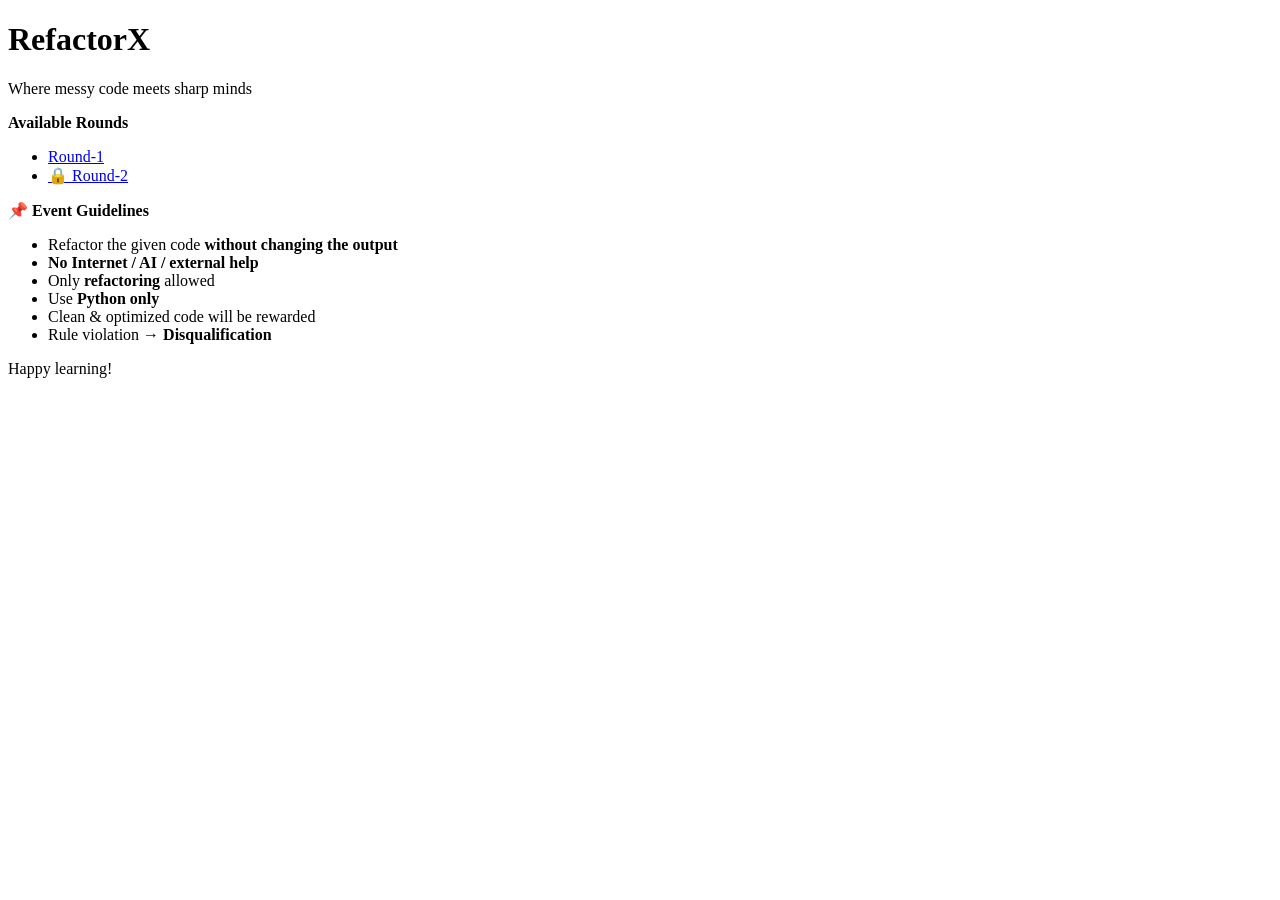
==== index.html @ 93135226 "Update index.html" ====
<!DOCTYPE html>
<html lang="en">
<head>
<meta charset="UTF-8">
<title>RefactorX</title>
<link rel="stylesheet" href="styles.css">
</head>

<body>

<div class="page">
<div class="main-container">

<h1>RefactorX</h1>
<p class="subtitle">Where messy code meets sharp minds</p>

<!-- MAIN CONTENT -->
<div class="content-box">

<!-- QUESTIONS SECTION -->
<div class="questions-box">
<p><strong>Available Rounds</strong></p>

<ul>

<li>
<a href="q1.html" class="q1">Round-1</a>
</li>

<li>
<a href="#" class="q2 locked" onclick="goQ2(event)">
🔒 Round-2
</a>
</li>

</ul>
</div>

<!-- GUIDELINES SECTION -->
<div class="guidelines-box">

<p><strong>📌 Event Guidelines</strong></p>

<ul class="guidelines-list">
<li>Refactor the given code <strong>without changing the output</strong></li>
<li><strong>No Internet / AI / external help</strong></li>
<li>Only <strong>refactoring</strong> allowed</li>
<li>Use <strong>Python only</strong></li>
<li>Clean & optimized code will be rewarded</li>
<li>Rule violation → <strong>Disqualification</strong></li>
</ul>

<p class="happy">Happy learning!</p>

</div>

</div>
</div>
</div>

<script>

function goQ2(event) {

if (localStorage.getItem("easyDone") === "yes") {

window.location.href = "q2.html";

} else {

event.preventDefault();
alert("❌ Complete Round 1 to unlock Round 2");

}

}

window.onload = function () {

if (localStorage.getItem("easyDone") === "yes") {

const q2 = document.querySelector(".q2");

q2.classList.remove("locked");
q2.textContent = "Round-2";
q2.href = "q2.html";
q2.onclick = null;

}

};

</script>

</body>
</html>
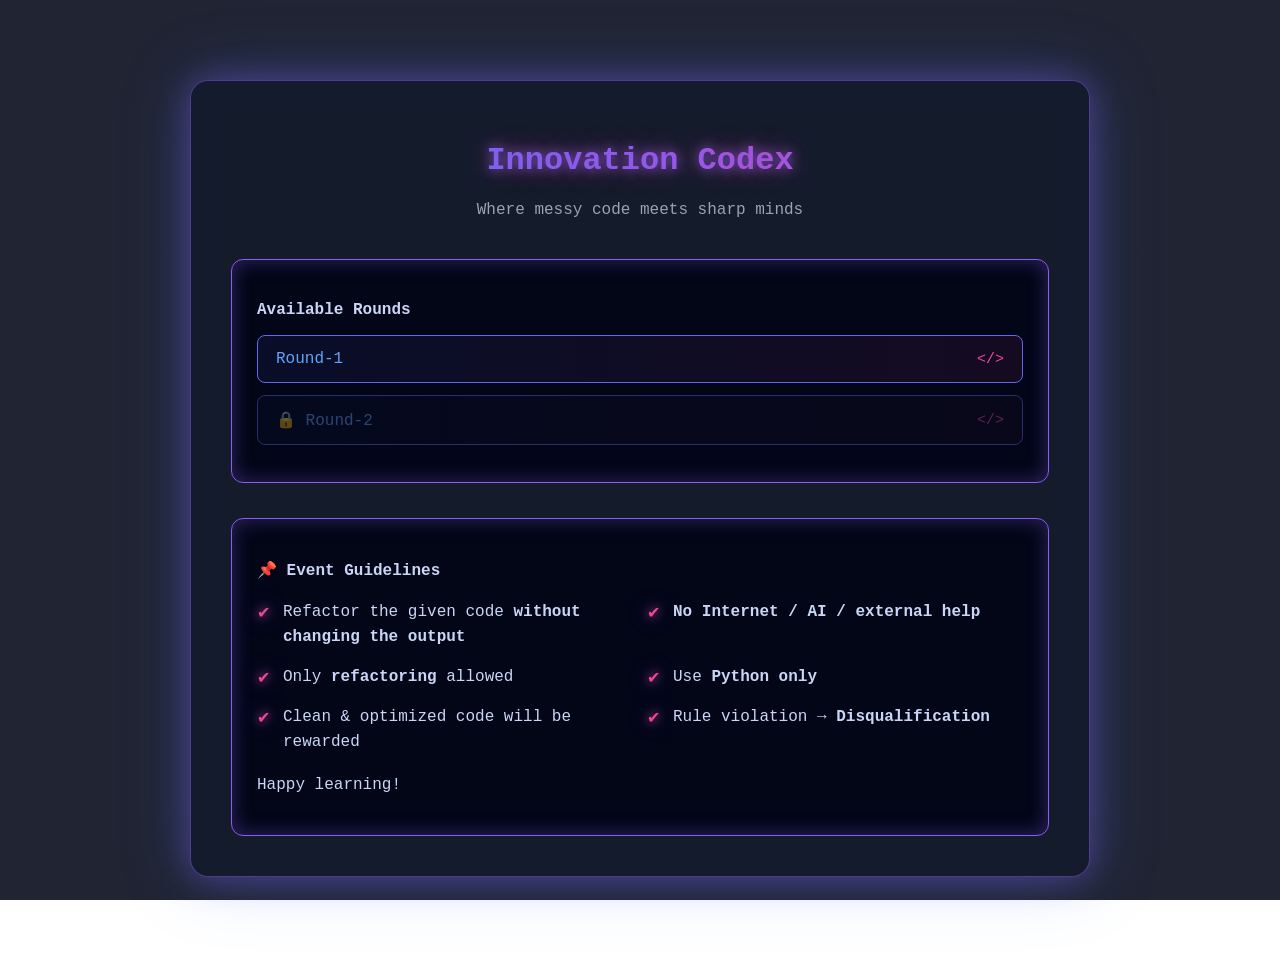
==== commit 1b30410a: "Change title and heading from 'RefactorX' to 'Innovation Codex'" ====
--- a/index.html
+++ b/index.html
@@ -2,7 +2,7 @@
 <html lang="en">
 <head>
 <meta charset="UTF-8">
-<title>RefactorX</title>
+<title>Innovation Codex</title>
 <link rel="stylesheet" href="styles.css">
 </head>
 
@@ -11,7 +11,7 @@
 <div class="page">
 <div class="main-container">
 
-<h1>RefactorX</h1>
+<h1>Innovation Codex</h1>
 <p class="subtitle">Where messy code meets sharp minds</p>
 
 <!-- MAIN CONTENT -->
--- a/styles.css
+++ b/styles.css
@@ -0,0 +1,282 @@
+/* ===== GLOBAL RESET ===== */
+*{
+  box-sizing:border-box;
+}
+
+/* ===== BODY ===== */
+body{
+  margin:0;
+  padding:0;
+  min-height:100vh;
+
+  background-image:
+    linear-gradient(
+      rgba(2,6,23,0.88),
+      rgba(2,6,23,0.88)
+    ),
+    url("IMG-20260130-WA0011.jpg");
+
+  background-size:cover;
+  background-position:center;
+  background-repeat:no-repeat;
+  background-attachment:fixed;
+
+  color:#cbd5f5;
+  font-family:"JetBrains Mono", monospace;
+}
+
+/* ===== PAGE WRAPPER ===== */
+.page{
+  max-width:1000px;
+  margin:60px auto;
+  padding:20px;
+}
+
+/* ===== TITLE ===== */
+h1{
+  text-align:center;
+
+  background:linear-gradient(
+  90deg,
+  #3b82f6,
+  #8b5cf6,
+  #ec4899
+  );
+
+  -webkit-background-clip:text;
+  color:transparent;
+
+  text-shadow:
+  0 0 12px rgba(139,92,246,0.8),
+  0 0 25px rgba(236,72,153,0.6);
+
+  animation:glowPulse 3s infinite alternate;
+}
+
+.subtitle{
+  text-align:center;
+  color:#9ca3af;
+  margin-bottom:40px;
+}
+
+/* ===== MAIN CONTAINER ===== */
+.main-container{
+  background:rgba(15,23,42,0.65);
+  backdrop-filter:blur(10px);
+
+  padding:40px;
+  border-radius:18px;
+
+  border:1px solid rgba(139,92,246,0.5);
+
+  box-shadow:
+  0 0 35px rgba(139,92,246,0.4),
+  0 0 70px rgba(59,130,246,0.25);
+
+  max-width:900px;
+  margin:auto;
+}
+
+/* ===== CONTENT ===== */
+.content-box{
+  display:flex;
+  flex-direction:column;
+  gap:35px;
+}
+
+/* ===== QUESTIONS BOX ===== */
+.questions-box{
+  background:#020617;
+
+  border:1px solid #8b5cf6;
+  border-radius:12px;
+
+  padding:25px;
+
+  box-shadow:
+  inset 0 0 20px rgba(139,92,246,0.35);
+}
+
+.questions-box ul{
+  list-style:none;
+  padding:0;
+  margin:0;
+}
+
+.questions-box ul li{
+  margin-bottom:12px;
+}
+
+/* ===== QUESTION BUTTON ===== */
+.questions-box ul li a{
+  display:block;
+
+  padding:14px 18px;
+
+  border:1px solid #6366f1;
+  border-radius:8px;
+
+  position:relative;
+
+  transition:all .25s ease;
+
+  background:linear-gradient(
+  90deg,
+  rgba(99,102,241,0.08),
+  rgba(236,72,153,0.08)
+  );
+}
+
+/* arrow */
+.questions-box ul li a::after{
+  content:"</>";
+  position:absolute;
+  right:18px;
+  top:50%;
+  transform:translateY(-50%);
+  color:#ec4899;
+  font-size:15px;
+  transition:.25s;
+}
+
+/* hover */
+.questions-box ul li a:hover{
+
+  border-color:#ec4899;
+
+  box-shadow:
+  0 0 15px rgba(236,72,153,0.6),
+  0 0 25px rgba(139,92,246,0.5);
+
+  transform:translateY(-2px);
+}
+
+.questions-box ul li a:hover::after{
+  transform:translate(6px,-50%);
+}
+
+/* ===== LOCKED ===== */
+.locked{
+  opacity:0.4;
+  cursor:not-allowed;
+}
+
+/* ===== GUIDELINES BOX ===== */
+.guidelines-box{
+  background:#020617;
+
+  border:1px solid #8b5cf6;
+  border-radius:12px;
+
+  padding:25px;
+
+  box-shadow:
+  inset 0 0 20px rgba(139,92,246,0.35);
+}
+
+/* ===== GRID ===== */
+.guidelines-list{
+  list-style:none;
+  padding-left:0;
+  margin:20px 0;
+
+  display:grid;
+  grid-template-columns:repeat(auto-fit,minmax(260px,1fr));
+  gap:14px;
+}
+
+.guidelines-list li{
+  position:relative;
+  padding-left:26px;
+  line-height:1.6;
+}
+
+/* neon tick */
+.guidelines-list li::before{
+  content:"✔";
+  position:absolute;
+  left:0;
+  top:2px;
+
+  color:#ec4899;
+
+  text-shadow:
+  0 0 10px #ec4899,
+  0 0 20px #8b5cf6;
+}
+
+/* ===== CODE BLOCK ===== */
+pre{
+  background:#020617;
+  color:#60a5fa;
+
+  padding:15px;
+
+  border-left:4px solid #8b5cf6;
+
+  border-radius:6px;
+  overflow-x:auto;
+}
+
+/* ===== LINKS ===== */
+a{
+  color:#60a5fa;
+  text-decoration:none;
+}
+
+a:hover{
+  text-shadow:0 0 8px #3b82f6;
+}
+
+/* ===== BUTTON ===== */
+button{
+  background:transparent;
+
+  border:1px solid #8b5cf6;
+
+  color:#cbd5f5;
+
+  padding:10px 18px;
+
+  border-radius:6px;
+  cursor:pointer;
+}
+
+button:hover{
+  background:#8b5cf6;
+  color:white;
+
+  box-shadow:
+  0 0 15px #8b5cf6,
+  0 0 25px #ec4899;
+}
+
+/* ===== TITLE GLOW ANIMATION ===== */
+@keyframes glowPulse{
+
+  0%{
+    text-shadow:
+    0 0 10px #8b5cf6,
+    0 0 20px #3b82f6;
+  }
+
+  100%{
+    text-shadow:
+    0 0 25px #ec4899,
+    0 0 45px #8b5cf6;
+  }
+
+}
+
+/* ===== RESPONSIVE ===== */
+@media(max-width:768px){
+
+  .page{
+    margin:30px auto;
+  }
+
+  .main-container{
+    padding:25px;
+  }
+
+}
